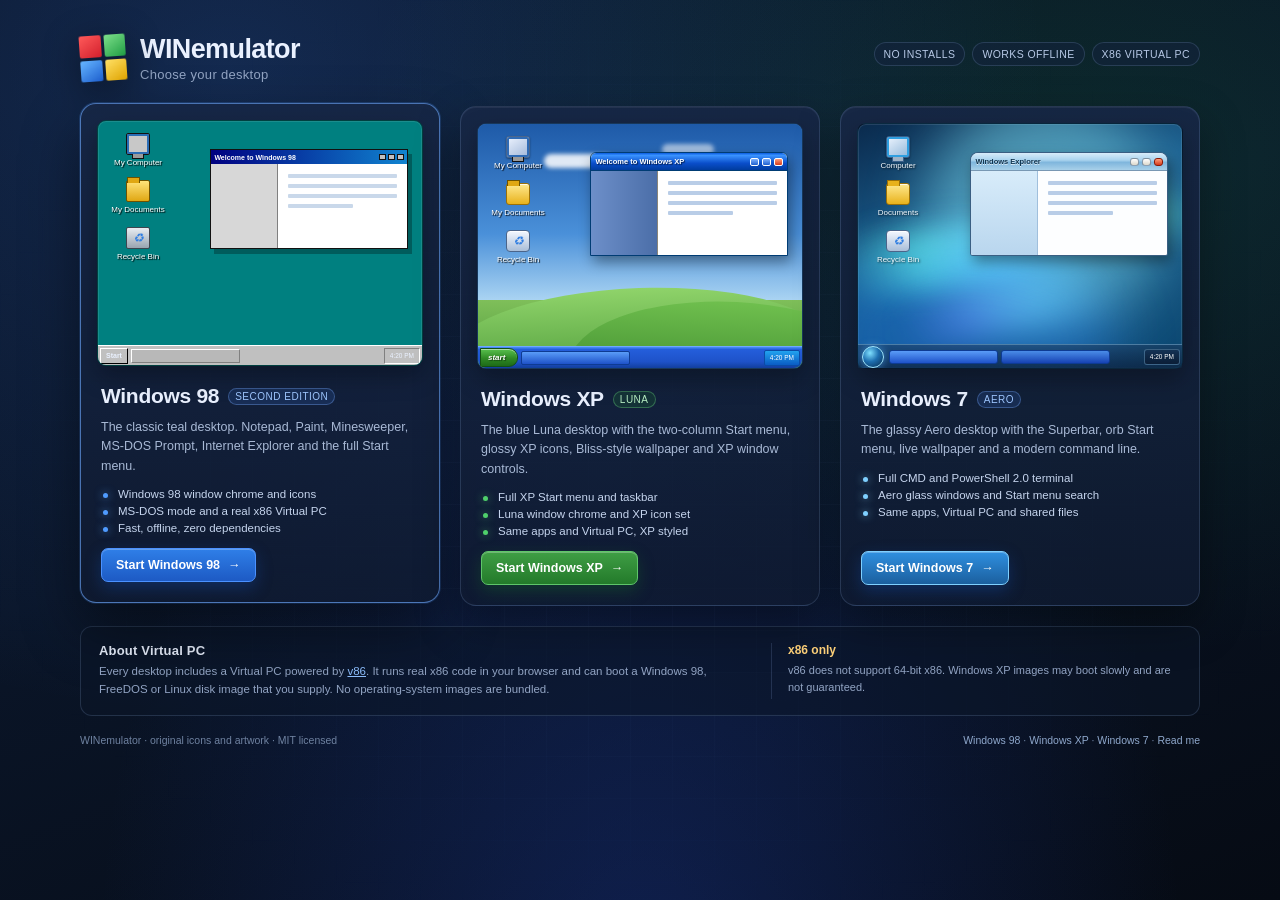
==== index.html @ ad9667aa "Add Windows 7 desktop, modern terminal, Open With" ====
<!doctype html>
<html lang="en">
<head>
  <meta charset="utf-8">
  <meta name="viewport" content="width=device-width, initial-scale=1, viewport-fit=cover">
  <meta name="theme-color" content="#0b1220">
  <title>WINemulator — Choose Windows 98, XP or 7</title>
  <meta name="description" content="Choose a Windows 98, Windows XP or Windows 7 desktop that runs entirely in your browser. No installs, no virtual machine, works offline. Virtual PC can boot your own x86 disk images.">
  <link rel="icon" href="assets/favicon.svg" type="image/svg+xml">
  <link rel="manifest" href="manifest.webmanifest">
  <meta property="og:title" content="WINemulator — Choose your desktop">
  <meta property="og:description" content="Windows 98, Windows XP and Windows 7 desktops in your browser. Fast, offline, and no installs.">
  <meta property="og:type" content="website">
  <link rel="stylesheet" href="css/selector.css">
</head>
<body>
  <div class="selector-bg" aria-hidden="true"></div>
  <main class="selector-shell">
    <header class="sel-head">
      <div class="sel-mark">
        <span class="sel-flag" aria-hidden="true">
          <i></i><i></i><i></i><i></i>
        </span>
        <div>
          <h1>WINemulator</h1>
          <p>Choose your desktop</p>
        </div>
      </div>
      <div class="sel-meta">
        <span class="sel-pill">No installs</span>
        <span class="sel-pill">Works offline</span>
        <span class="sel-pill">x86 Virtual PC</span>
      </div>
    </header>

    <section class="os-grid" aria-label="Choose an operating system">
      <a class="os-card os-98" href="desktop.html?os=98" data-os="98">
        <span class="os-badge" data-last hidden>Last used</span>
        <div class="os-preview">
          <div class="pv-desktop pv-desktop-98">
            <div class="pv-icons">
              <span class="pv-icon"><i class="pv-monitor"></i><em>My Computer</em></span>
              <span class="pv-icon"><i class="pv-folder"></i><em>My Documents</em></span>
              <span class="pv-icon"><i class="pv-bin"></i><em>Recycle Bin</em></span>
            </div>
            <div class="pv-window pv-window-98">
              <div class="pv-title"><span>Welcome to Windows 98</span><b></b><b></b><b class="x"></b></div>
              <div class="pv-body">
                <div class="pv-side"></div>
                <div class="pv-lines"><i></i><i></i><i></i><i class="short"></i></div>
              </div>
            </div>
            <div class="pv-taskbar pv-taskbar-98">
              <span class="pv-start pv-start-98">Start</span>
              <span class="pv-task"></span>
              <span class="pv-tray">4:20 PM</span>
            </div>
          </div>
        </div>
        <div class="os-info">
          <div class="os-title">
            <h2>Windows 98</h2>
            <span class="os-tag">Second Edition</span>
          </div>
          <p>The classic teal desktop. Notepad, Paint, Minesweeper, MS-DOS Prompt, Internet Explorer and the full Start menu.</p>
          <ul class="os-list">
            <li>Windows 98 window chrome and icons</li>
            <li>MS-DOS mode and a real x86 Virtual PC</li>
            <li>Fast, offline, zero dependencies</li>
          </ul>
          <span class="os-cta">Start Windows 98 <i aria-hidden="true">→</i></span>
        </div>
      </a>

      <a class="os-card os-xp" href="desktop.html?os=xp" data-os="xp">
        <span class="os-badge" data-last hidden>Last used</span>
        <div class="os-preview">
          <div class="pv-desktop pv-desktop-xp">
            <div class="pv-sky" aria-hidden="true">
              <span class="pv-cloud c1"></span><span class="pv-cloud c2"></span><span class="pv-cloud c3"></span>
              <span class="pv-hill h1"></span><span class="pv-hill h2"></span>
            </div>
            <div class="pv-icons">
              <span class="pv-icon"><i class="pv-monitor xp"></i><em>My Computer</em></span>
              <span class="pv-icon"><i class="pv-folder xp"></i><em>My Documents</em></span>
              <span class="pv-icon"><i class="pv-bin xp"></i><em>Recycle Bin</em></span>
            </div>
            <div class="pv-window pv-window-xp">
              <div class="pv-title"><span>Welcome to Windows XP</span><b></b><b></b><b class="x"></b></div>
              <div class="pv-body">
                <div class="pv-side xp"></div>
                <div class="pv-lines"><i></i><i></i><i></i><i class="short"></i></div>
              </div>
            </div>
            <div class="pv-taskbar pv-taskbar-xp">
              <span class="pv-start pv-start-xp">start</span>
              <span class="pv-task xp"></span>
              <span class="pv-tray xp">4:20 PM</span>
            </div>
          </div>
        </div>
        <div class="os-info">
          <div class="os-title">
            <h2>Windows XP</h2>
            <span class="os-tag luna">Luna</span>
          </div>
          <p>The blue Luna desktop with the two-column Start menu, glossy XP icons, Bliss-style wallpaper and XP window controls.</p>
          <ul class="os-list">
            <li>Full XP Start menu and taskbar</li>
            <li>Luna window chrome and XP icon set</li>
            <li>Same apps and Virtual PC, XP styled</li>
          </ul>
          <span class="os-cta">Start Windows XP <i aria-hidden="true">→</i></span>
        </div>
      </a>

      <a class="os-card os-7" href="desktop.html?os=7" data-os="7">
        <span class="os-badge" data-last hidden>Last used</span>
        <div class="os-preview">
          <div class="pv-desktop pv-desktop-7">
            <div class="pv-aurora" aria-hidden="true">
              <span class="pv-ribbon r1"></span><span class="pv-ribbon r2"></span><span class="pv-ribbon r3"></span>
              <span class="pv-glow g1"></span><span class="pv-glow g2"></span>
            </div>
            <div class="pv-icons">
              <span class="pv-icon"><i class="pv-monitor win7"></i><em>Computer</em></span>
              <span class="pv-icon"><i class="pv-folder win7"></i><em>Documents</em></span>
              <span class="pv-icon"><i class="pv-bin win7"></i><em>Recycle Bin</em></span>
            </div>
            <div class="pv-window pv-window-7">
              <div class="pv-title"><span>Windows Explorer</span><b></b><b></b><b class="x"></b></div>
              <div class="pv-body">
                <div class="pv-side win7"></div>
                <div class="pv-lines"><i></i><i></i><i></i><i class="short"></i></div>
              </div>
            </div>
            <div class="pv-taskbar pv-taskbar-7">
              <span class="pv-orb"></span>
              <span class="pv-task win7"></span>
              <span class="pv-task win7 alt"></span>
              <span class="pv-tray win7">4:20 PM</span>
            </div>
          </div>
        </div>
        <div class="os-info">
          <div class="os-title">
            <h2>Windows 7</h2>
            <span class="os-tag aero">Aero</span>
          </div>
          <p>The glassy Aero desktop with the Superbar, orb Start menu, live wallpaper and a modern command line.</p>
          <ul class="os-list">
            <li>Full CMD and PowerShell 2.0 terminal</li>
            <li>Aero glass windows and Start menu search</li>
            <li>Same apps, Virtual PC and shared files</li>
          </ul>
          <span class="os-cta">Start Windows 7 <i aria-hidden="true">→</i></span>
        </div>
      </a>
    </section>

    <section class="sel-note">
      <div>
        <h3>About Virtual PC</h3>
        <p>Every desktop includes a Virtual PC powered by <a href="https://github.com/copy/v86" target="_blank" rel="noopener">v86</a>. It runs real x86 code in your browser and can boot a Windows 98, FreeDOS or Linux disk image that you supply. No operating-system images are bundled.</p>
      </div>
      <div class="sel-warn">
        <b>x86 only</b>
        <span>v86 does not support 64-bit x86. Windows XP images may boot slowly and are not guaranteed.</span>
      </div>
    </section>

    <footer class="sel-foot">
      <span>WINemulator · original icons and artwork · MIT licensed</span>
      <span><a href="desktop.html?os=98">Windows 98</a> · <a href="desktop.html?os=xp">Windows XP</a> · <a href="desktop.html?os=7">Windows 7</a> · <a href="README.md">Read me</a></span>
    </footer>
  </main>

  <script src="js/selector.js"></script>
</body>
</html>
---- css/selector.css ----
/* WINemulator — OS chooser */
:root {
  color-scheme: dark;
  --ink: #eaf1ff;
  --muted: #93a5c4;
  --line: rgba(150, 180, 230, .18);
  --card: rgba(15, 26, 48, .82);
  --card-hi: rgba(23, 39, 70, .92);
  --blue: #3b82f6;
  --green: #22c55e;
}
* { box-sizing: border-box; }
html, body { min-height: 100%; }
body {
  margin: 0;
  font-family: "Segoe UI", Tahoma, Verdana, sans-serif;
  color: var(--ink);
  background: #070d18;
  -webkit-font-smoothing: antialiased;
}
.selector-bg {
  position: fixed; inset: 0; z-index: 0; pointer-events: none;
  background:
    radial-gradient(ellipse at 18% 8%, rgba(59, 130, 246, .22), transparent 55%),
    radial-gradient(ellipse at 84% 18%, rgba(34, 197, 94, .12), transparent 48%),
    radial-gradient(ellipse at 50% 110%, rgba(30, 64, 175, .35), transparent 60%),
    linear-gradient(160deg, #08101f 0%, #0a1528 45%, #060b14 100%);
}
.selector-bg::after {
  content: ""; position: absolute; inset: 0;
  background-image:
    linear-gradient(rgba(120, 160, 230, .045) 1px, transparent 1px),
    linear-gradient(90deg, rgba(120, 160, 230, .045) 1px, transparent 1px);
  background-size: 42px 42px;
  mask-image: radial-gradient(ellipse at center, #000 20%, transparent 78%);
}
.selector-shell {
  position: relative; z-index: 1;
  width: min(1120px, 94vw);
  margin: 0 auto;
  padding: 34px 0 26px;
}
.sel-head { display: flex; align-items: flex-start; justify-content: space-between; gap: 20px; margin-bottom: 24px; }
.sel-mark { display: flex; align-items: center; gap: 14px; }
.sel-flag {
  width: 46px; height: 46px; position: relative; display: grid; grid-template-columns: 1fr 1fr; gap: 3px;
  transform: rotate(-4deg); filter: drop-shadow(0 8px 18px rgba(0,0,0,.45));
}
.sel-flag i { display: block; border-radius: 2px; }
.sel-flag i:nth-child(1) { background: linear-gradient(145deg, #ff5a5a, #d21f2c); }
.sel-flag i:nth-child(2) { background: linear-gradient(145deg, #7ee08b, #1f9d43); }
.sel-flag i:nth-child(3) { background: linear-gradient(145deg, #66b6ff, #1d5fd0); }
.sel-flag i:nth-child(4) { background: linear-gradient(145deg, #ffe066, #e2a600); }
.sel-head h1 { margin: 0; font-size: 27px; letter-spacing: -.6px; font-weight: 700; }
.sel-head p { margin: 2px 0 0; color: var(--muted); font-size: 13px; letter-spacing: .3px; }
.sel-meta { display: flex; flex-wrap: wrap; gap: 7px; justify-content: flex-end; padding-top: 8px; }
.sel-pill {
  font-size: 10.5px; letter-spacing: .4px; text-transform: uppercase;
  color: #b7c9e6; border: 1px solid var(--line); background: rgba(20, 35, 62, .55);
  padding: 5px 9px; border-radius: 999px;
}
.os-grid { display: grid; grid-template-columns: repeat(3, 1fr); gap: 20px; }
.os-card {
  position: relative; display: flex; flex-direction: column;
  background: linear-gradient(180deg, var(--card-hi), var(--card));
  border: 1px solid var(--line); border-radius: 16px;
  overflow: hidden; text-decoration: none; color: inherit;
  box-shadow: 0 18px 44px rgba(0, 0, 0, .35), inset 0 1px rgba(255,255,255,.06);
  transition: transform .18s ease, border-color .18s ease, box-shadow .18s ease;
  outline: none;
}
.os-card:hover, .os-card:focus-visible {
  transform: translateY(-3px);
  border-color: rgba(110, 170, 255, .62);
  box-shadow: 0 26px 58px rgba(0, 0, 0, .45), 0 0 0 1px rgba(80, 150, 255, .22);
}
.os-card.os-xp:hover, .os-card.os-xp:focus-visible { border-color: rgba(96, 180, 120, .7); }
.os-badge {
  position: absolute; top: 12px; right: 12px; z-index: 4;
  font-size: 10px; letter-spacing: .5px; text-transform: uppercase;
  background: rgba(8, 14, 26, .72); color: #bfe0ff; border: 1px solid rgba(120, 180, 255, .4);
  padding: 3px 7px; border-radius: 999px; backdrop-filter: blur(6px);
}
.os-preview { position: relative; padding: 16px 16px 0; }
.pv-desktop {
  position: relative; height: 246px; border-radius: 9px; overflow: hidden;
  border: 1px solid rgba(0,0,0,.5); box-shadow: inset 0 0 0 1px rgba(255,255,255,.1), 0 10px 24px rgba(0,0,0,.3);
}
.pv-desktop-98 { background: #008080; }
.pv-icons { position: absolute; top: 12px; left: 12px; display: flex; flex-direction: column; gap: 13px; z-index: 2; }
.pv-icon { display: flex; flex-direction: column; align-items: center; gap: 3px; width: 56px; }
.pv-icon em { font-style: normal; font-size: 8px; color: #fff; text-shadow: 1px 1px 1px #000; text-align: center; line-height: 1.15; }
.pv-icon i { display: block; width: 24px; height: 22px; position: relative; }
.pv-monitor { background: #c8c8c8; border: 1px solid #111; border-radius: 2px; box-shadow: inset 0 0 0 2px #2a6db5; }
.pv-monitor::after { content: ""; position: absolute; left: 5px; right: 5px; bottom: -5px; height: 4px; background: #9a9a9a; border: 1px solid #111; border-top: 0; }
.pv-monitor.xp { background: linear-gradient(145deg, #eef4ff, #9fb6d8); border-color: #4b658a; box-shadow: inset 0 0 0 2px #2f6bb5, 0 1px 2px rgba(0,0,0,.4); border-radius: 3px; }
.pv-folder { background: linear-gradient(180deg, #ffe37a, #e0a713); border: 1px solid #6d5200; border-radius: 2px; }
.pv-folder::before { content: ""; position: absolute; top: -4px; left: 0; width: 11px; height: 5px; background: #e0a713; border: 1px solid #6d5200; border-bottom: 0; }
.pv-folder.xp { background: linear-gradient(180deg, #ffe98f, #e8b21c); border-color: #9a7008; border-radius: 3px; box-shadow: inset 0 1px rgba(255,255,255,.8); }
.pv-bin { background: linear-gradient(180deg, #e8edf2, #98a4b0); border: 1px solid #3d4650; border-radius: 2px; }
.pv-bin::after { content: "♻"; position: absolute; inset: 0; display: flex; align-items: center; justify-content: center; font-size: 12px; color: #2f7de1; }
.pv-bin.xp { background: linear-gradient(180deg, #f4f8ff, #a8bdd8); border-color: #4b658a; border-radius: 4px; box-shadow: inset 0 1px rgba(255,255,255,.9); }
.pv-window {
  position: absolute; right: 14px; top: 28px; width: 61%; z-index: 1;
  border: 1px solid #111; background: #c0c0c0;
  box-shadow: 4px 5px 0 rgba(0,0,0,.28);
}
.pv-window-98 .pv-title { height: 14px; background: linear-gradient(90deg, #000080, #1084d0); display: flex; align-items: center; gap: 2px; padding: 0 3px; }
.pv-window-98 .pv-title span { flex: 1; font-size: 7px; color: #fff; font-weight: 700; }
.pv-title b { width: 7px; height: 6px; background: #c0c0c0; border: 1px solid #111; display: block; }
.pv-title b.x { background: #c0c0c0; }
.pv-window-98 .pv-body { display: flex; height: 84px; background: #c0c0c0; }
.pv-side { width: 34%; background: #d7d7d7; border-right: 1px solid #808080; }
.pv-lines { flex: 1; padding: 10px; display: flex; flex-direction: column; gap: 6px; background: #fff; }
.pv-lines i { height: 4px; background: #c9d8ea; border-radius: 1px; }
.pv-lines i.short { width: 60%; }
.pv-taskbar { position: absolute; left: 0; right: 0; bottom: 0; height: 20px; display: flex; align-items: center; gap: 3px; padding: 2px; background: #c0c0c0; border-top: 1px solid #fff; z-index: 3; }
.pv-start { height: 16px; display: inline-flex; align-items: center; padding: 0 5px; font-size: 7px; font-weight: 700; border: 1px solid; border-color: #fff #000 #000 #fff; background: #c0c0c0; }
.pv-task { width: 34%; height: 14px; background: #b8b8b8; border: 1px solid; border-color: #fff #808080 #808080 #fff; }
.pv-tray { margin-left: auto; height: 16px; display: flex; align-items: center; padding: 0 5px; font-size: 6.5px; border: 1px solid; border-color: #808080 #fff #fff #808080; }

/* XP preview */
.pv-desktop-xp { background: #2f6eb5; }
.pv-sky { position: absolute; inset: 0; overflow: hidden; }
.pv-sky::before { content: ""; position: absolute; inset: 0; background: linear-gradient(180deg, #1e5aa8 0%, #4a90d9 45%, #a9d3f2 72%, #7fbf5a 72%, #4e9a3a 100%); }
.pv-cloud { position: absolute; width: 70px; height: 14px; border-radius: 999px; background: rgba(255,255,255,.85); filter: blur(2px); }
.pv-cloud.c1 { top: 30px; left: 66px; }
.pv-cloud.c2 { top: 54px; left: 118px; width: 46px; height: 10px; opacity: .75; }
.pv-cloud.c3 { top: 20px; right: 88px; width: 52px; height: 11px; opacity: .66; }
.pv-hill { position: absolute; left: -10%; right: -10%; border-radius: 50% 50% 0 0 / 60% 60% 0 0; }
.pv-hill.h1 { bottom: -32px; height: 112px; background: linear-gradient(180deg, #8fd36a, #3f8f2f); transform: rotate(-2deg); }
.pv-hill.h2 { bottom: -54px; height: 120px; left: 28%; right: -30%; background: linear-gradient(180deg, #6fbf4e, #2f7a24); transform: rotate(3deg); }
.pv-window-xp { border: 1px solid #003c74; border-radius: 6px 6px 0 0; background: #ece9d8; box-shadow: 3px 6px 14px rgba(0,0,0,.4); overflow: hidden; }
.pv-window-xp .pv-title {
  height: 18px; display: flex; align-items: center; gap: 3px; padding: 0 4px;
  background: linear-gradient(180deg, #0a5ce0, #3a93ff 14%, #0a4ecb 60%, #003c9e);
  border-radius: 5px 5px 0 0; border-bottom: 1px solid #003c74;
}
.pv-window-xp .pv-title span { flex: 1; font-size: 7.5px; color: #fff; font-weight: 700; text-shadow: 1px 1px 1px rgba(0,0,0,.6); }
.pv-window-xp .pv-title b { width: 9px; height: 8px; border-radius: 2px; background: linear-gradient(180deg, #7fb2ff, #1e5fd0); border: 1px solid #fff; }
.pv-window-xp .pv-title b.x { background: linear-gradient(180deg, #ff9d7a, #d63a1b); }
.pv-window-xp .pv-body { display: flex; height: 84px; background: #ece9d8; }
.pv-side.xp { background: linear-gradient(90deg, #6d8fc9, #4b6ea8); border-right: 1px solid #8a867a; }
.pv-window-xp .pv-lines { background: #fff; }
.pv-window-xp .pv-lines i { background: #b9cde7; }
.pv-taskbar-xp { height: 22px; background: linear-gradient(180deg, #4b91f7 0%, #245edb 12%, #1e52c9 70%, #123f9e 100%); border-top: 1px solid #6fa8ff; }
.pv-start-xp {
  height: 19px; padding: 0 12px 0 7px; font-size: 8px; font-weight: 700; font-style: italic; color: #fff;
  background: linear-gradient(180deg, #59c14e, #2f8a25 55%, #1e6b18); border: 1px solid #145014;
  border-radius: 0 9px 9px 0; box-shadow: inset 0 1px rgba(255,255,255,.5); text-shadow: 1px 1px 1px rgba(0,0,0,.5);
}
.pv-task.xp { background: linear-gradient(180deg, #5a9cf8, #1e52c9); border: 1px solid #0e3b93; border-radius: 2px; }
.pv-tray.xp { background: linear-gradient(180deg, #22a3ef, #0a5cc4); border: 1px solid #0b4ba6; border-radius: 2px; color: #fff; }

.os-info { padding: 18px 20px 20px; display: flex; flex-direction: column; gap: 10px; flex: 1; }
.os-title { display: flex; align-items: center; gap: 9px; }
.os-title h2 { margin: 0; font-size: 21px; letter-spacing: -.3px; }
.os-tag { font-size: 10px; text-transform: uppercase; letter-spacing: .5px; color: #9fc7ff; border: 1px solid rgba(120, 170, 255, .35); background: rgba(40, 80, 150, .3); padding: 2px 6px; border-radius: 999px; }
.os-tag.luna { color: #b9f0c4; border-color: rgba(110, 220, 130, .35); background: rgba(30, 110, 50, .25); }
.os-info p { margin: 0; color: #a9bad6; font-size: 12.5px; line-height: 1.55; }
.os-list { margin: 2px 0 4px; padding: 0; list-style: none; display: flex; flex-direction: column; gap: 5px; }
.os-list li { position: relative; padding-left: 17px; font-size: 11.5px; color: #c6d5ee; }
.os-list li::before { content: ""; position: absolute; left: 2px; top: 5px; width: 5px; height: 5px; border-radius: 50%; background: #4f9bff; box-shadow: 0 0 8px rgba(79,155,255,.8); }
.os-xp .os-list li::before { background: #4fd06b; box-shadow: 0 0 8px rgba(79,208,107,.7); }
.os-cta {
  margin-top: auto; align-self: flex-start; display: inline-flex; align-items: center; gap: 8px;
  font-size: 12.5px; font-weight: 700; color: #fff;
  background: linear-gradient(180deg, #2f7fe8, #1d5ac4);
  border: 1px solid #4b91ff; border-radius: 7px; padding: 9px 14px;
  box-shadow: 0 6px 16px rgba(24, 80, 180, .35), inset 0 1px rgba(255,255,255,.25);
}
.os-xp .os-cta { background: linear-gradient(180deg, #3f9e45, #237a2a); border-color: #5fc56a; box-shadow: 0 6px 16px rgba(25, 110, 40, .35), inset 0 1px rgba(255,255,255,.25); }
.os-cta i { font-style: normal; transition: transform .18s ease; }
.os-card:hover .os-cta i { transform: translateX(3px); }

.sel-note {
  margin-top: 20px; display: grid; grid-template-columns: 1.6fr 1fr; gap: 16px;
  border: 1px solid var(--line); border-radius: 12px; background: rgba(12, 22, 40, .55);
  padding: 16px 18px;
}
.sel-note h3 { margin: 0 0 5px; font-size: 13px; letter-spacing: .2px; }
.sel-note p { margin: 0; font-size: 11.5px; line-height: 1.55; color: var(--muted); }
.sel-note a { color: #8fc0ff; }
.sel-warn { border-left: 1px solid var(--line); padding-left: 16px; display: flex; flex-direction: column; gap: 5px; }
.sel-warn b { font-size: 12px; color: #ffd27a; }
.sel-warn span { font-size: 11px; color: var(--muted); line-height: 1.5; }
.sel-foot { display: flex; justify-content: space-between; gap: 12px; flex-wrap: wrap; margin-top: 18px; font-size: 10.5px; color: #6f82a0; }
.sel-foot a { color: #8fa8cc; text-decoration: none; }
.sel-foot a:hover { color: #cfe2ff; text-decoration: underline; }

/* Windows 7 preview */
.pv-desktop-7 {
  background: linear-gradient(160deg, #0a2a4d 0%, #1b5f8f 40%, #0c4770 100%);
  overflow: hidden;
}
.pv-aurora { position: absolute; inset: 0; overflow: hidden; }
.pv-ribbon {
  position: absolute; height: 62px; border-radius: 999px; filter: blur(14px); opacity: .78;
}
.pv-ribbon.r1 { left: -6%; top: 42%; width: 78%; background: linear-gradient(90deg, transparent, #5ff3e1, #48c8ff, transparent); transform: rotate(-6deg); }
.pv-ribbon.r2 { right: -10%; top: 24%; width: 72%; height: 34px; background: linear-gradient(90deg, transparent, #a9f5ff, #63f0d1, transparent); transform: rotate(12deg); opacity: .6; }
.pv-ribbon.r3 { left: 12%; top: 66%; width: 66%; height: 46px; background: linear-gradient(90deg, transparent, #7d8dff, #7ff1ff, transparent); transform: rotate(-14deg); opacity: .5; }
.pv-glow { position: absolute; border-radius: 50%; filter: blur(28px); }
.pv-glow.g1 { width: 240px; height: 240px; right: 18px; top: -30px; background: rgba(143, 242, 255, .45); }
.pv-glow.g2 { width: 300px; height: 180px; left: -40px; bottom: -60px; background: rgba(31, 125, 255, .3); }
.pv-desktop-7 .pv-icons .pv-icon em { color: #f4faff; text-shadow: 1px 1px 2px rgba(0,0,0,.7); }
.pv-monitor.win7 { background: linear-gradient(145deg, #eef5ff, #8fb6d8); border: 1px solid #3a5f8a; border-radius: 3px; box-shadow: inset 0 0 0 2px #2f9fe0, 0 1px 2px rgba(0,0,0,.4); }
.pv-monitor.win7::after { background: #9fb3c6; border-color: #3a5f8a; }
.pv-folder.win7 { background: linear-gradient(180deg, #ffe98f, #e8b21c); border-color: #9a7008; border-radius: 3px; box-shadow: inset 0 1px rgba(255,255,255,.8); }
.pv-folder.win7::before { background: #e8b21c; border-color: #9a7008; }
.pv-bin.win7 { background: linear-gradient(180deg, #f4f8ff, #a8bdd8); border-color: #4b658a; border-radius: 4px; box-shadow: inset 0 1px rgba(255,255,255,.9); }
.pv-window-7 { border: 1px solid rgba(30,70,110,.85); border-radius: 8px 8px 3px 3px; background: rgba(240,245,252,.9); box-shadow: 3px 6px 14px rgba(0,0,0,.4); overflow: hidden; }
.pv-window-7 .pv-title {
  height: 18px; display: flex; align-items: center; gap: 3px; padding: 0 4px;
  background: linear-gradient(180deg, #d8ecfa 0%, #a9d3ee 42%, #7fb6dd 55%, #a8d0e9 100%);
  border-bottom: 1px solid rgba(30,70,110,.5); color: #10344f; text-shadow: 0 1px 0 rgba(255,255,255,.7);
}
.pv-window-7 .pv-title span { flex: 1; font-size: 7.5px; font-weight: 700; }
.pv-window-7 .pv-title b { width: 9px; height: 8px; border-radius: 3px; background: linear-gradient(180deg, #fff, #dcd8cb); border: 1px solid rgba(30,70,110,.5); }
.pv-window-7 .pv-title b.x { background: linear-gradient(180deg, #ff9d7a, #d63a1b); border-color: #8a1a08; }
.pv-window-7 .pv-body { display: flex; height: 84px; background: rgba(240,245,252,.9); }
.pv-window-7 .pv-side.win7 { background: linear-gradient(180deg, #d8ecfa, #b9d6ee); border-right: 1px solid #a0bfdc; }
.pv-window-7 .pv-lines { background: rgba(255,255,255,.9); }
.pv-window-7 .pv-lines i { background: #b9cde7; }
.pv-taskbar-7 { height: 24px; background: linear-gradient(180deg, rgba(30,60,95,.55) 0%, rgba(12,32,60,.75) 100%); border-top: 1px solid rgba(130,190,230,.55); backdrop-filter: blur(2px); }
.pv-orb { width: 22px; height: 22px; border-radius: 50%; background: radial-gradient(circle at 35% 30%, #7fe0ff, #1e6fb0 45%, #062a4d 100%); border: 1px solid #9fe6ff; box-shadow: 0 0 8px rgba(70,150,220,.8); margin: 0 2px; }
.pv-task.win7 { background: linear-gradient(180deg, #5a9cf8, #1e52c9); border: 1px solid #0e3b93; border-radius: 3px; }
.pv-task.win7.alt { background: linear-gradient(180deg, #4a8ce8, #1642b3); }
.pv-tray.win7 { background: linear-gradient(180deg, rgba(20,40,70,.5), rgba(10,24,46,.7)); border: 1px solid rgba(130,190,230,.4); border-radius: 3px; color: #fff; }
.os-7 .os-cta { background: linear-gradient(180deg, #2f8fe0, #1b5f9e); border-color: #7fd0ff; box-shadow: 0 6px 16px rgba(20, 80, 180, .35), inset 0 1px rgba(255,255,255,.25); }
.os-7:hover .os-cta i { transform: translateX(3px); }
.os-7 .os-list li::before { background: #7fd0ff; box-shadow: 0 0 8px rgba(127,208,255,.8); }
.os-card.os-7:hover, .os-card.os-7:focus-visible { border-color: rgba(127, 208, 255, .7); }
@media (max-width: 840px) {
  .selector-shell { width: min(680px, 94vw); }
  .os-grid { grid-template-columns: 1fr; }
  .os-preview { padding: 12px 12px 0; }
  .pv-desktop { height: 220px; }
  .sel-head { flex-direction: column; }
  .sel-meta { justify-content: flex-start; padding-top: 0; }
  .sel-note { grid-template-columns: 1fr; }
  .sel-warn { border-left: 0; border-top: 1px solid var(--line); padding-left: 0; padding-top: 12px; }
}
@media (max-width: 440px) {
  .selector-shell { padding-top: 22px; }
  .sel-head h1 { font-size: 23px; }
  .pv-desktop { height: 190px; }
  .pv-window { width: 64%; }
  .os-info { padding: 15px 15px 17px; }
  .os-title h2 { font-size: 18px; }
}
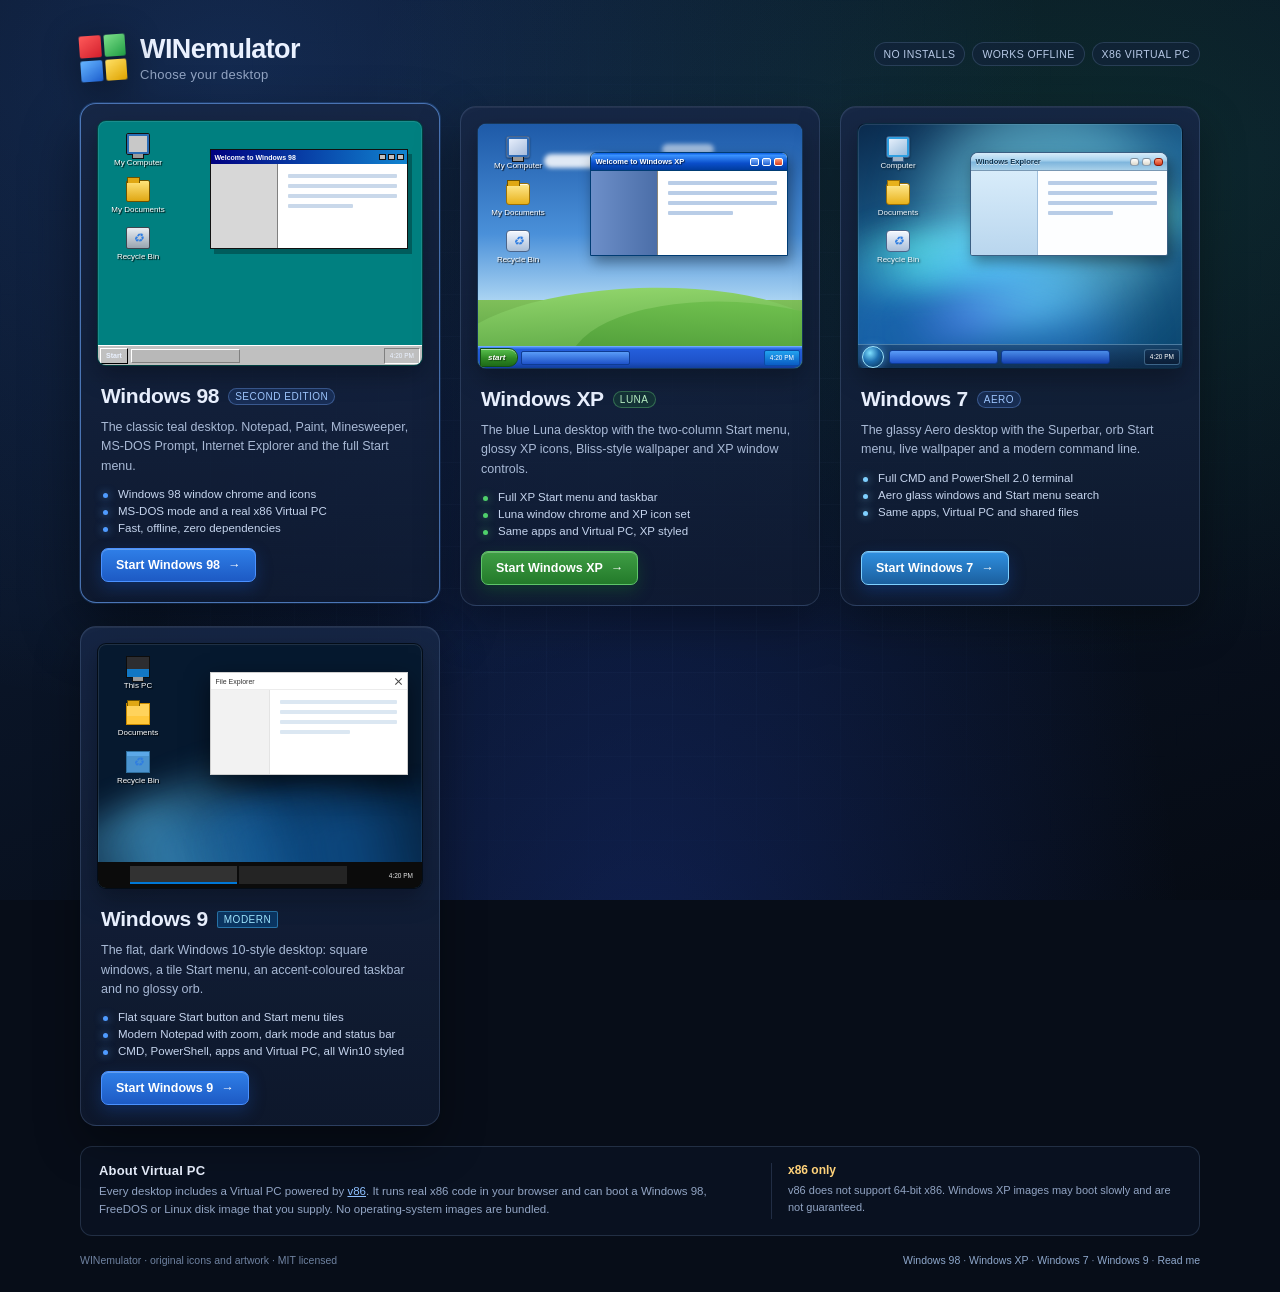
==== commit fe38a40b: "Add Windows 9 flat desktop, modern Notepad, CMD icons for scripts Windows 9 uses a Win10-style dark " ====
--- a/index.html
+++ b/index.html
@@ -4,12 +4,12 @@
   <meta charset="utf-8">
   <meta name="viewport" content="width=device-width, initial-scale=1, viewport-fit=cover">
   <meta name="theme-color" content="#0b1220">
-  <title>WINemulator — Choose Windows 98, XP or 7</title>
-  <meta name="description" content="Choose a Windows 98, Windows XP or Windows 7 desktop that runs entirely in your browser. No installs, no virtual machine, works offline. Virtual PC can boot your own x86 disk images.">
+  <title>WINemulator — Choose Windows 98, XP, 7 or 9</title>
+  <meta name="description" content="Choose a Windows 98, Windows XP, Windows 7 or Windows 9 desktop that runs entirely in your browser. No installs, no virtual machine, works offline. Virtual PC can boot your own x86 disk images.">
   <link rel="icon" href="assets/favicon.svg" type="image/svg+xml">
   <link rel="manifest" href="manifest.webmanifest">
   <meta property="og:title" content="WINemulator — Choose your desktop">
-  <meta property="og:description" content="Windows 98, Windows XP and Windows 7 desktops in your browser. Fast, offline, and no installs.">
+  <meta property="og:description" content="Windows 98, Windows XP, Windows 7 and Windows 9 desktops in your browser. Fast, offline, and no installs.">
   <meta property="og:type" content="website">
   <link rel="stylesheet" href="css/selector.css">
 </head>
@@ -156,6 +156,48 @@
           <span class="os-cta">Start Windows 7 <i aria-hidden="true">→</i></span>
         </div>
       </a>
+
+      <a class="os-card os-9" href="desktop.html?os=9" data-os="9">
+        <span class="os-badge" data-last hidden>Last used</span>
+        <div class="os-preview">
+          <div class="pv-desktop pv-desktop-9">
+            <div class="pv-hero" aria-hidden="true">
+              <span class="pv-bloom b1"></span><span class="pv-bloom b2"></span><span class="pv-bloom b3"></span>
+            </div>
+            <div class="pv-icons">
+              <span class="pv-icon"><i class="pv-monitor win9"></i><em>This PC</em></span>
+              <span class="pv-icon"><i class="pv-folder win9"></i><em>Documents</em></span>
+              <span class="pv-icon"><i class="pv-bin win9"></i><em>Recycle Bin</em></span>
+            </div>
+            <div class="pv-window pv-window-9">
+              <div class="pv-title"><span>File Explorer</span><b></b><b></b><b class="x"></b></div>
+              <div class="pv-body">
+                <div class="pv-side win9"></div>
+                <div class="pv-lines"><i></i><i></i><i></i><i class="short"></i></div>
+              </div>
+            </div>
+            <div class="pv-taskbar pv-taskbar-9">
+              <span class="pv-start pv-start-9" aria-hidden="true"><i></i><i></i><i></i><i></i></span>
+              <span class="pv-task win9"></span>
+              <span class="pv-task win9 alt"></span>
+              <span class="pv-tray win9">4:20 PM</span>
+            </div>
+          </div>
+        </div>
+        <div class="os-info">
+          <div class="os-title">
+            <h2>Windows 9</h2>
+            <span class="os-tag win10">Modern</span>
+          </div>
+          <p>The flat, dark Windows 10-style desktop: square windows, a tile Start menu, an accent-coloured taskbar and no glossy orb.</p>
+          <ul class="os-list">
+            <li>Flat square Start button and Start menu tiles</li>
+            <li>Modern Notepad with zoom, dark mode and status bar</li>
+            <li>CMD, PowerShell, apps and Virtual PC, all Win10 styled</li>
+          </ul>
+          <span class="os-cta">Start Windows 9 <i aria-hidden="true">→</i></span>
+        </div>
+      </a>
     </section>
 
     <section class="sel-note">
@@ -171,7 +213,7 @@
 
     <footer class="sel-foot">
       <span>WINemulator · original icons and artwork · MIT licensed</span>
-      <span><a href="desktop.html?os=98">Windows 98</a> · <a href="desktop.html?os=xp">Windows XP</a> · <a href="desktop.html?os=7">Windows 7</a> · <a href="README.md">Read me</a></span>
+      <span><a href="desktop.html?os=98">Windows 98</a> · <a href="desktop.html?os=xp">Windows XP</a> · <a href="desktop.html?os=7">Windows 7</a> · <a href="desktop.html?os=9">Windows 9</a> · <a href="README.md">Read me</a></span>
     </footer>
   </main>
 
--- a/css/selector.css
+++ b/css/selector.css
@@ -249,3 +249,88 @@
   .os-info { padding: 15px 15px 17px; }
   .os-title h2 { font-size: 18px; }
 }
+
+/* ============================================================ Windows 9 card */
+.os-tag.win10 {
+  color: #9fe6ff;
+  border-color: rgba(76, 194, 255, .45);
+  background: rgba(0, 120, 215, .28);
+  border-radius: 2px;
+}
+.pv-desktop-9 { background: #06192f; overflow: hidden; }
+.pv-hero { position: absolute; inset: 0; overflow: hidden; }
+.pv-bloom {
+  position: absolute; display: block;
+  filter: blur(16px); opacity: .7;
+  transform: rotate(-24deg);
+}
+.pv-bloom.b1 {
+  left: -18%; bottom: -22%; width: 78%; height: 60%;
+  background: linear-gradient(90deg, transparent, rgba(96, 205, 255, .75), transparent);
+}
+.pv-bloom.b2 {
+  left: 4%; bottom: -34%; width: 96%; height: 72%;
+  background: linear-gradient(90deg, transparent, rgba(31, 140, 232, .6), transparent);
+  transform: rotate(-16deg);
+}
+.pv-bloom.b3 {
+  left: 34%; bottom: -40%; width: 90%; height: 74%;
+  background: linear-gradient(90deg, transparent, rgba(14, 90, 160, .8), transparent);
+  transform: rotate(-8deg);
+}
+.pv-window-9 {
+  background: #fff;
+  border-color: #cfcfcf;
+  border-radius: 0;
+  box-shadow: 0 8px 22px rgba(0, 0, 0, .5);
+}
+.pv-window-9 .pv-title {
+  height: 17px; background: #fff; border-bottom: 1px solid #ececec;
+  display: flex; align-items: center; gap: 3px; padding: 0 4px;
+}
+.pv-window-9 .pv-title span { flex: 1; font-size: 7px; color: #333; font-weight: 400; }
+.pv-window-9 .pv-title b { width: 9px; height: 7px; background: transparent; border: 0; }
+.pv-window-9 .pv-title b.x { background: transparent; position: relative; }
+.pv-window-9 .pv-title b.x::before,
+.pv-window-9 .pv-title b.x::after {
+  content: ""; position: absolute; left: 0; top: 3px; width: 9px; height: 1px;
+  background: #444; transform: rotate(45deg);
+}
+.pv-window-9 .pv-title b.x::after { transform: rotate(-45deg); }
+.pv-window-9 .pv-body { display: flex; height: 84px; background: #fff; }
+.pv-side.win9 { width: 30%; background: #f2f2f2; border-right: 1px solid #e4e4e4; }
+.pv-window-9 .pv-lines { background: #fff; }
+.pv-window-9 .pv-lines i { background: #dbe7f2; }
+.pv-taskbar-9 {
+  height: 26px; background: #0b0b0b; border-top: 0;
+  padding: 0 4px; gap: 2px;
+}
+.pv-start-9 {
+  width: 22px; height: 18px;
+  display: grid; grid-template-columns: 1fr 1fr; gap: 2px;
+  padding: 3px; margin-right: 4px;
+  background: transparent; border: 0;
+}
+.pv-start-9 i { background: #fff; display: block; }
+.pv-task.win9 {
+  background: rgba(255, 255, 255, .16);
+  border: 0; border-bottom: 2px solid #0078d7;
+  height: 18px;
+}
+.pv-task.win9.alt { background: rgba(255, 255, 255, .1); border-bottom-color: transparent; }
+.pv-tray.win9 { color: #e6e6e6; border: 0; background: transparent; }
+.pv-icon i.pv-monitor.win9 {
+  background: linear-gradient(180deg, #2d2d30 0 62%, #1277c4 62% 100%);
+  border: 1px solid #0d0d0d; border-radius: 0;
+  box-shadow: none;
+}
+.pv-icon i.pv-folder.win9 {
+  background: linear-gradient(180deg, #ffd35c 0 62%, #ffc83d 62% 100%);
+  border: 1px solid #c98a00; border-radius: 0;
+  box-shadow: none;
+}
+.pv-icon i.pv-bin.win9 {
+  background: linear-gradient(180deg, #5ba8e8 0 18%, #4a93cf 18% 100%);
+  border: 1px solid #2f6f9e; border-radius: 0;
+  box-shadow: none;
+}
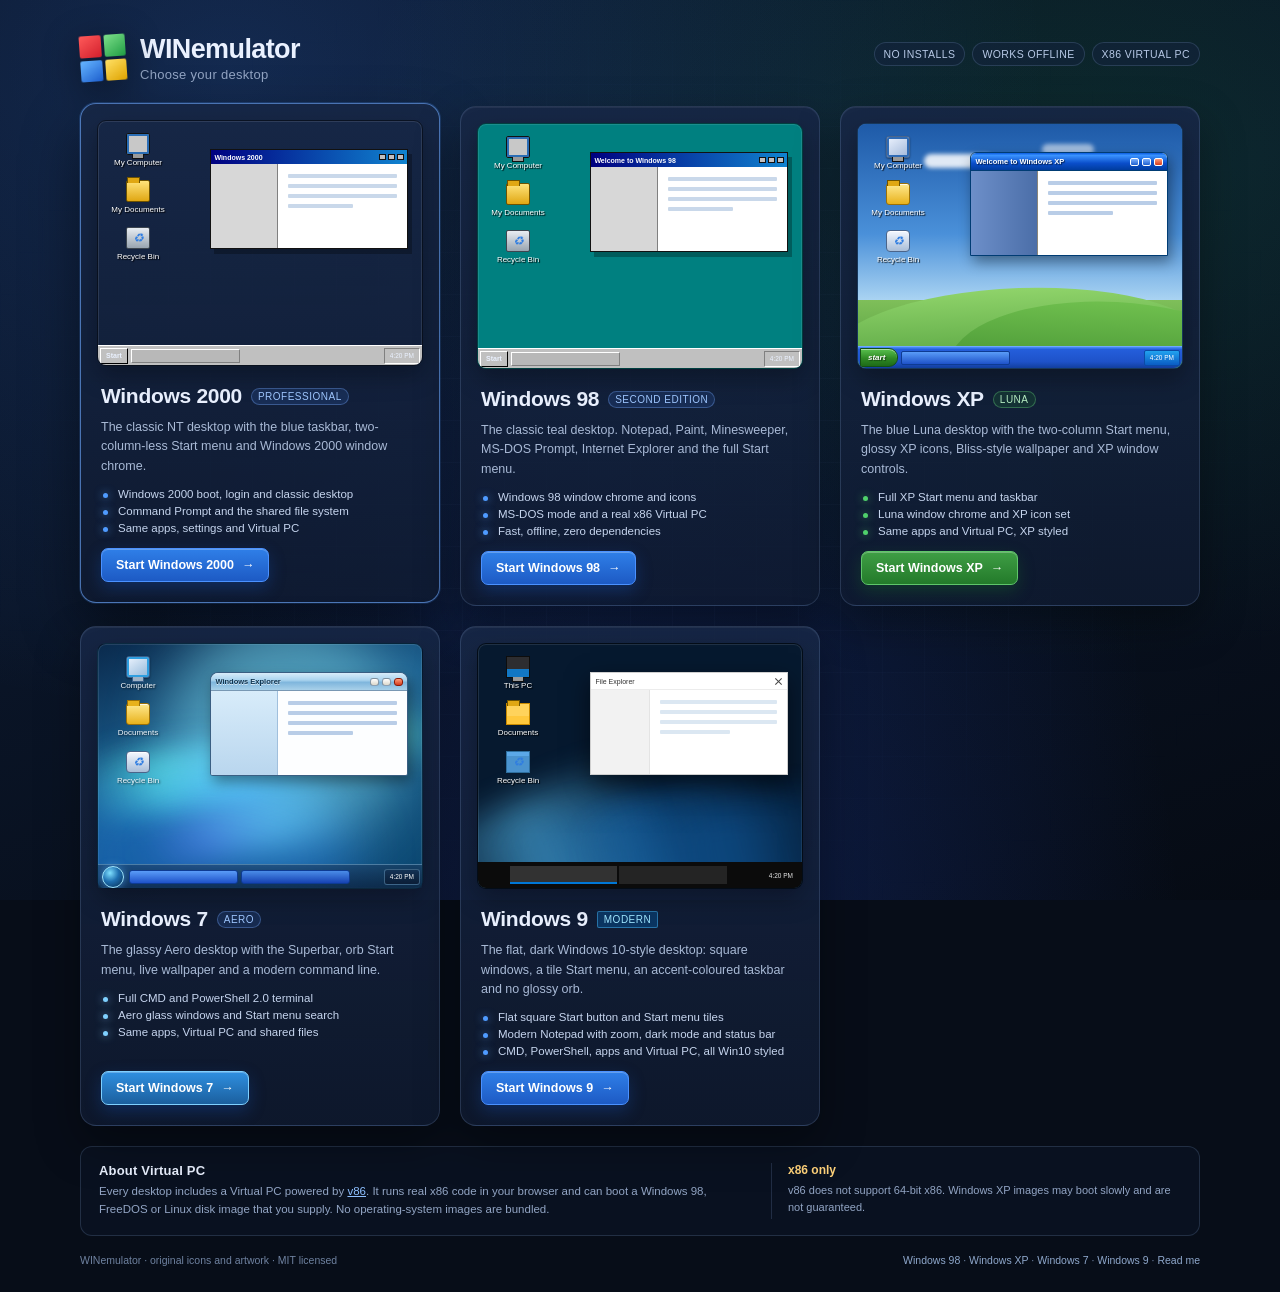
==== commit 4ec3997c: "Add Windows 2000 Professional as a selectable OS" ====
--- a/index.html
+++ b/index.html
@@ -34,6 +34,44 @@
     </header>
 
     <section class="os-grid" aria-label="Choose an operating system">
+      <a class="os-card os-2k" href="desktop.html?os=2k" data-os="2k">
+        <span class="os-badge" data-last hidden>Last used</span>
+        <div class="os-preview">
+          <div class="pv-desktop pv-desktop-2k">
+            <div class="pv-icons">
+              <span class="pv-icon"><i class="pv-monitor"></i><em>My Computer</em></span>
+              <span class="pv-icon"><i class="pv-folder"></i><em>My Documents</em></span>
+              <span class="pv-icon"><i class="pv-bin"></i><em>Recycle Bin</em></span>
+            </div>
+            <div class="pv-window pv-window-98">
+              <div class="pv-title"><span>Windows 2000</span><b></b><b></b><b class="x"></b></div>
+              <div class="pv-body">
+                <div class="pv-side"></div>
+                <div class="pv-lines"><i></i><i></i><i></i><i class="short"></i></div>
+              </div>
+            </div>
+            <div class="pv-taskbar pv-taskbar-98">
+              <span class="pv-start pv-start-98">Start</span>
+              <span class="pv-task"></span>
+              <span class="pv-tray">4:20 PM</span>
+            </div>
+          </div>
+        </div>
+        <div class="os-info">
+          <div class="os-title">
+            <h2>Windows 2000</h2>
+            <span class="os-tag">Professional</span>
+          </div>
+          <p>The classic NT desktop with the blue taskbar, two-column-less Start menu and Windows 2000 window chrome.</p>
+          <ul class="os-list">
+            <li>Windows 2000 boot, login and classic desktop</li>
+            <li>Command Prompt and the shared file system</li>
+            <li>Same apps, settings and Virtual PC</li>
+          </ul>
+          <span class="os-cta">Start Windows 2000 <i aria-hidden="true">&#8594;</i></span>
+        </div>
+      </a>
+
       <a class="os-card os-98" href="desktop.html?os=98" data-os="98">
         <span class="os-badge" data-last hidden>Last used</span>
         <div class="os-preview">
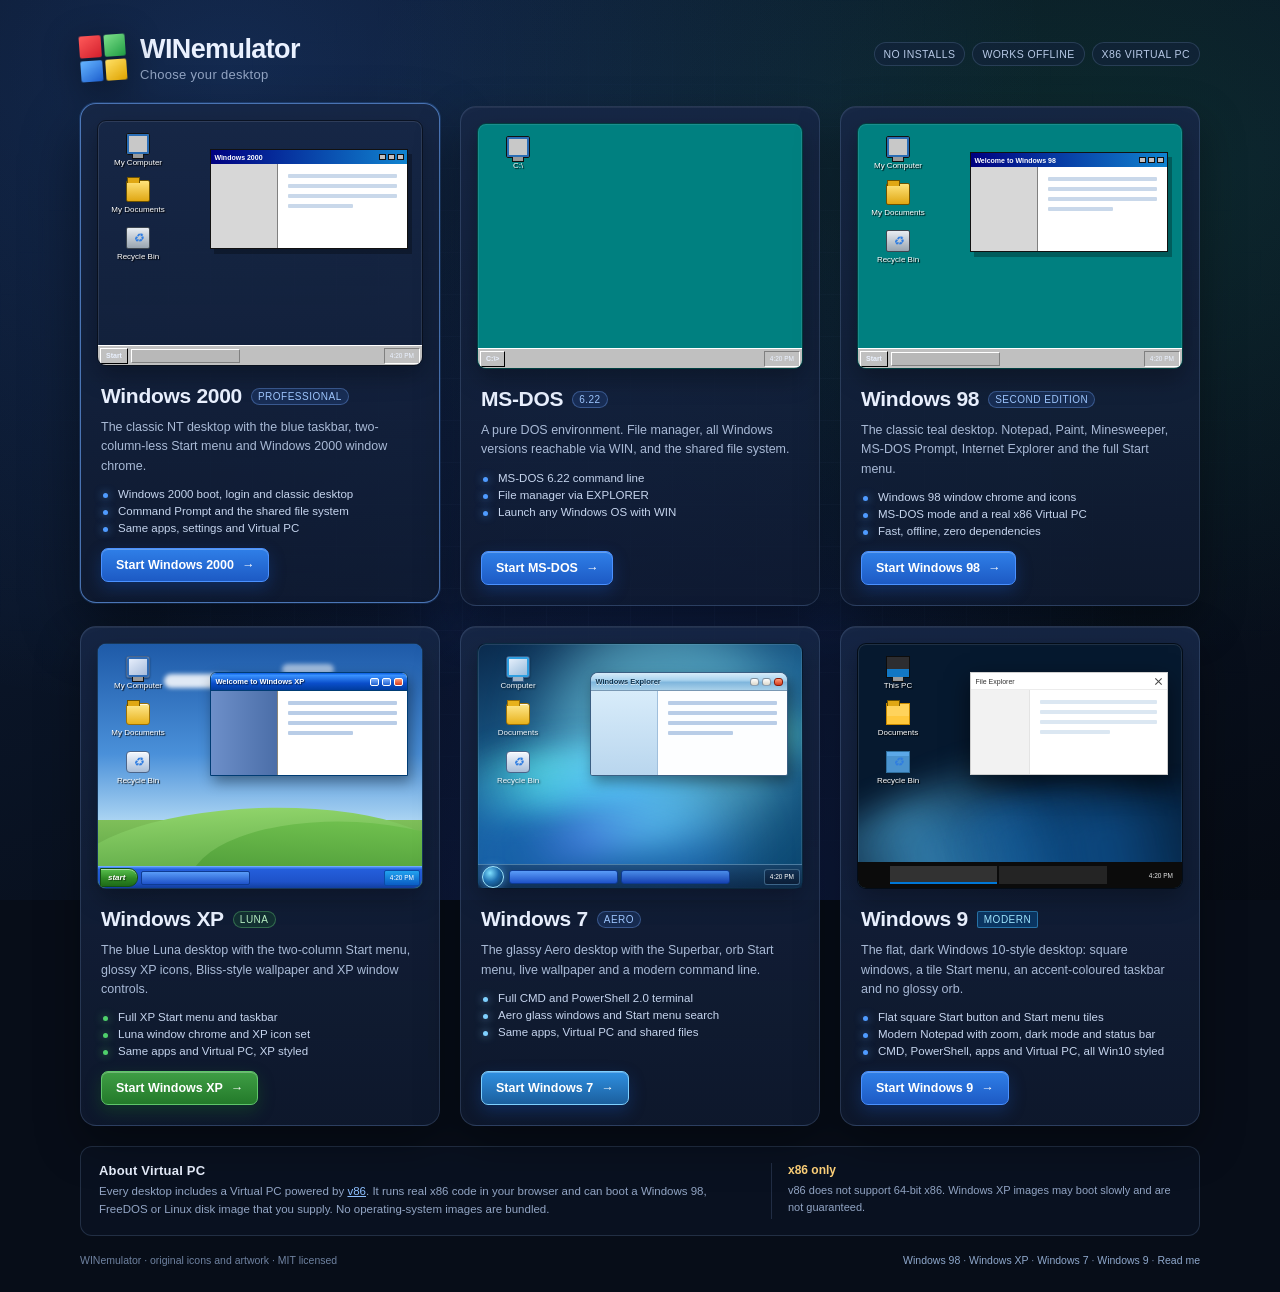
==== commit e122bcb8: "Add DOS-only OS mode with file manager and WIN launcher" ====
--- a/index.html
+++ b/index.html
@@ -6,7 +6,8 @@
   <meta name="theme-color" content="#0b1220">
   <title>WINemulator — Choose Windows 98, XP, 7 or 9</title>
   <meta name="description" content="Choose a Windows 98, Windows XP, Windows 7 or Windows 9 desktop that runs entirely in your browser. No installs, no virtual machine, works offline. Virtual PC can boot your own x86 disk images.">
-  <link rel="icon" href="assets/favicon.svg" type="image/svg+xml">
+  <link rel="icon" href="assets/favicon.ico" type="image/x-icon">
+  <link rel="icon" href="assets/favicon.png" type="image/png">
   <link rel="manifest" href="manifest.webmanifest">
   <meta property="og:title" content="WINemulator — Choose your desktop">
   <meta property="og:description" content="Windows 98, Windows XP, Windows 7 and Windows 9 desktops in your browser. Fast, offline, and no installs.">
@@ -72,6 +73,34 @@
         </div>
       </a>
 
+      <a class="os-card os-dos" href="desktop.html?os=dos" data-os="dos">
+        <span class="os-badge" data-last hidden>Last used</span>
+        <div class="os-preview">
+          <div class="pv-desktop pv-desktop-98">
+            <div class="pv-icons">
+              <span class="pv-icon"><i class="pv-monitor"></i><em>C:\</em></span>
+            </div>
+            <div class="pv-taskbar pv-taskbar-98">
+              <span class="pv-start pv-start-98">C:\&gt;</span>
+              <span class="pv-tray">4:20 PM</span>
+            </div>
+          </div>
+        </div>
+        <div class="os-info">
+          <div class="os-title">
+            <h2>MS-DOS</h2>
+            <span class="os-tag">6.22</span>
+          </div>
+          <p>A pure DOS environment. File manager, all Windows versions reachable via WIN, and the shared file system.</p>
+          <ul class="os-list">
+            <li>MS-DOS 6.22 command line</li>
+            <li>File manager via EXPLORER</li>
+            <li>Launch any Windows OS with WIN</li>
+          </ul>
+          <span class="os-cta">Start MS-DOS <i aria-hidden="true">&#8594;</i></span>
+        </div>
+      </a>
+
       <a class="os-card os-98" href="desktop.html?os=98" data-os="98">
         <span class="os-badge" data-last hidden>Last used</span>
         <div class="os-preview">
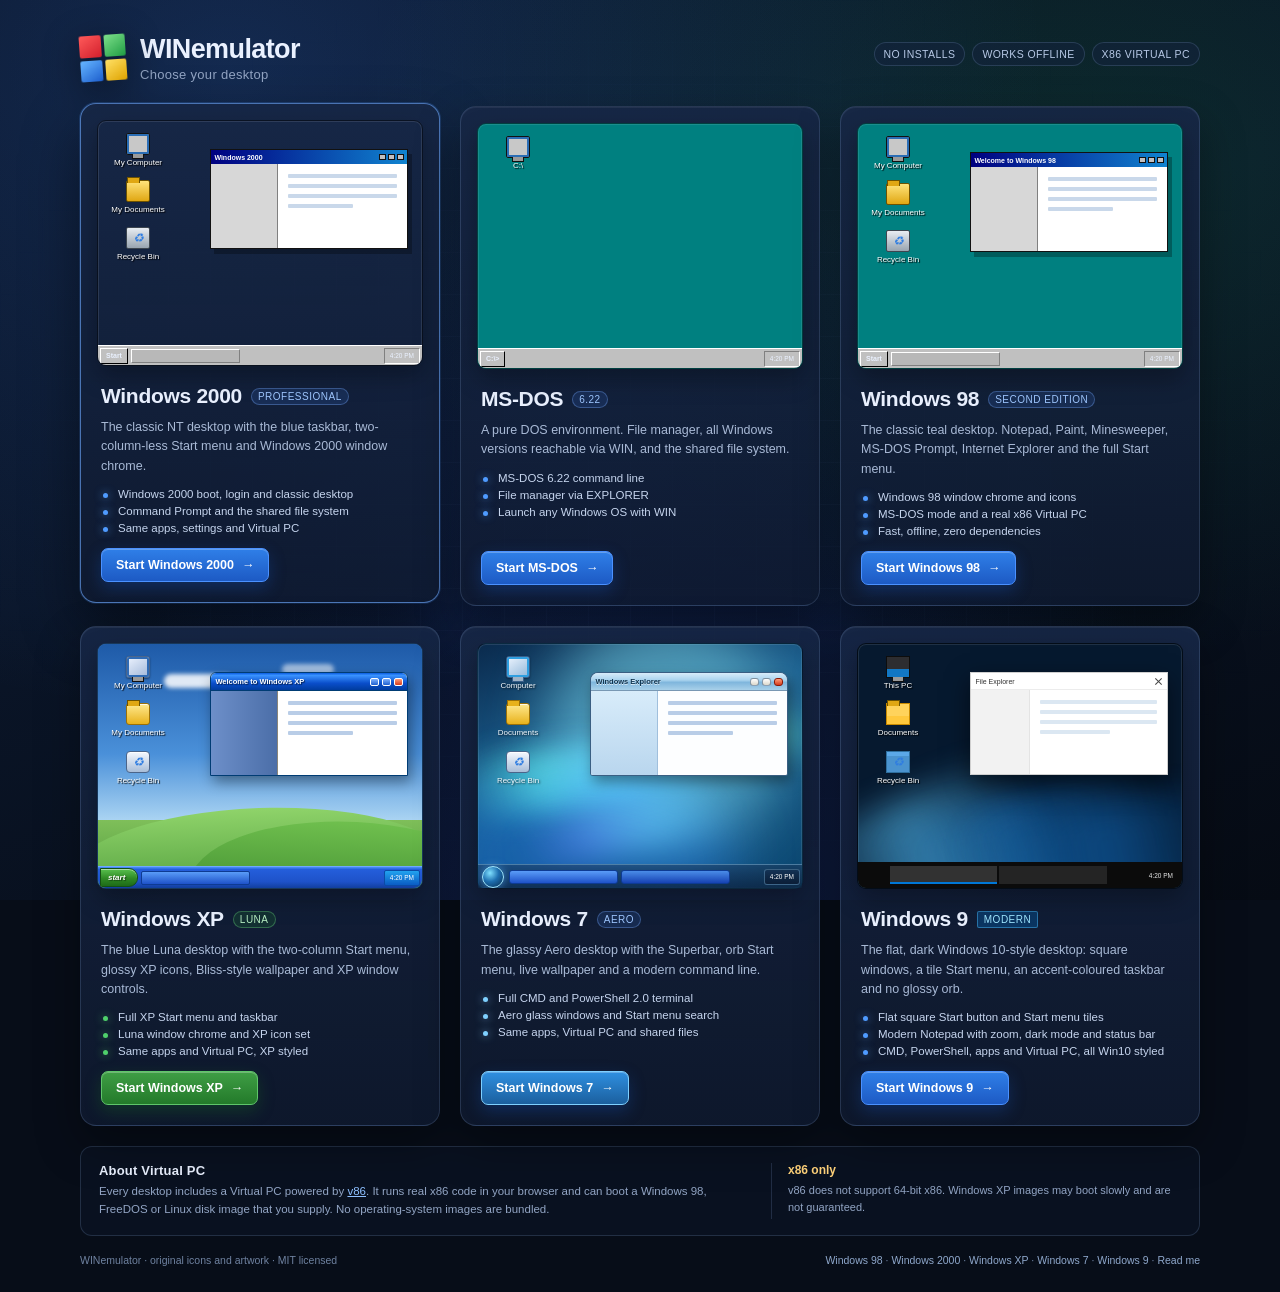
==== commit 6140c8e7: "Brand every desktop accurately across all Windows versions - Add Win.osShort / Win.osEdition helpers" ====
--- a/index.html
+++ b/index.html
@@ -4,13 +4,13 @@
   <meta charset="utf-8">
   <meta name="viewport" content="width=device-width, initial-scale=1, viewport-fit=cover">
   <meta name="theme-color" content="#0b1220">
-  <title>WINemulator — Choose Windows 98, XP, 7 or 9</title>
-  <meta name="description" content="Choose a Windows 98, Windows XP, Windows 7 or Windows 9 desktop that runs entirely in your browser. No installs, no virtual machine, works offline. Virtual PC can boot your own x86 disk images.">
+  <title>WINemulator — Choose Windows 98, 2000, XP, 7 or 9</title>
+  <meta name="description" content="Choose a Windows 98, Windows 2000, Windows XP, Windows 7 or Windows 9 desktop that runs entirely in your browser. No installs, no virtual machine, works offline. Virtual PC can boot your own x86 disk images.">
   <link rel="icon" href="assets/favicon.ico" type="image/x-icon">
   <link rel="icon" href="assets/favicon.png" type="image/png">
   <link rel="manifest" href="manifest.webmanifest">
   <meta property="og:title" content="WINemulator — Choose your desktop">
-  <meta property="og:description" content="Windows 98, Windows XP, Windows 7 and Windows 9 desktops in your browser. Fast, offline, and no installs.">
+  <meta property="og:description" content="Windows 98, Windows 2000, Windows XP, Windows 7 and Windows 9 desktops in your browser. Fast, offline, and no installs.">
   <meta property="og:type" content="website">
   <link rel="stylesheet" href="css/selector.css">
 </head>
@@ -280,7 +280,7 @@
 
     <footer class="sel-foot">
       <span>WINemulator · original icons and artwork · MIT licensed</span>
-      <span><a href="desktop.html?os=98">Windows 98</a> · <a href="desktop.html?os=xp">Windows XP</a> · <a href="desktop.html?os=7">Windows 7</a> · <a href="desktop.html?os=9">Windows 9</a> · <a href="README.md">Read me</a></span>
+      <span><a href="desktop.html?os=98">Windows 98</a> · <a href="desktop.html?os=2k">Windows 2000</a> · <a href="desktop.html?os=xp">Windows XP</a> · <a href="desktop.html?os=7">Windows 7</a> · <a href="desktop.html?os=9">Windows 9</a> · <a href="README.md">Read me</a></span>
     </footer>
   </main>
 
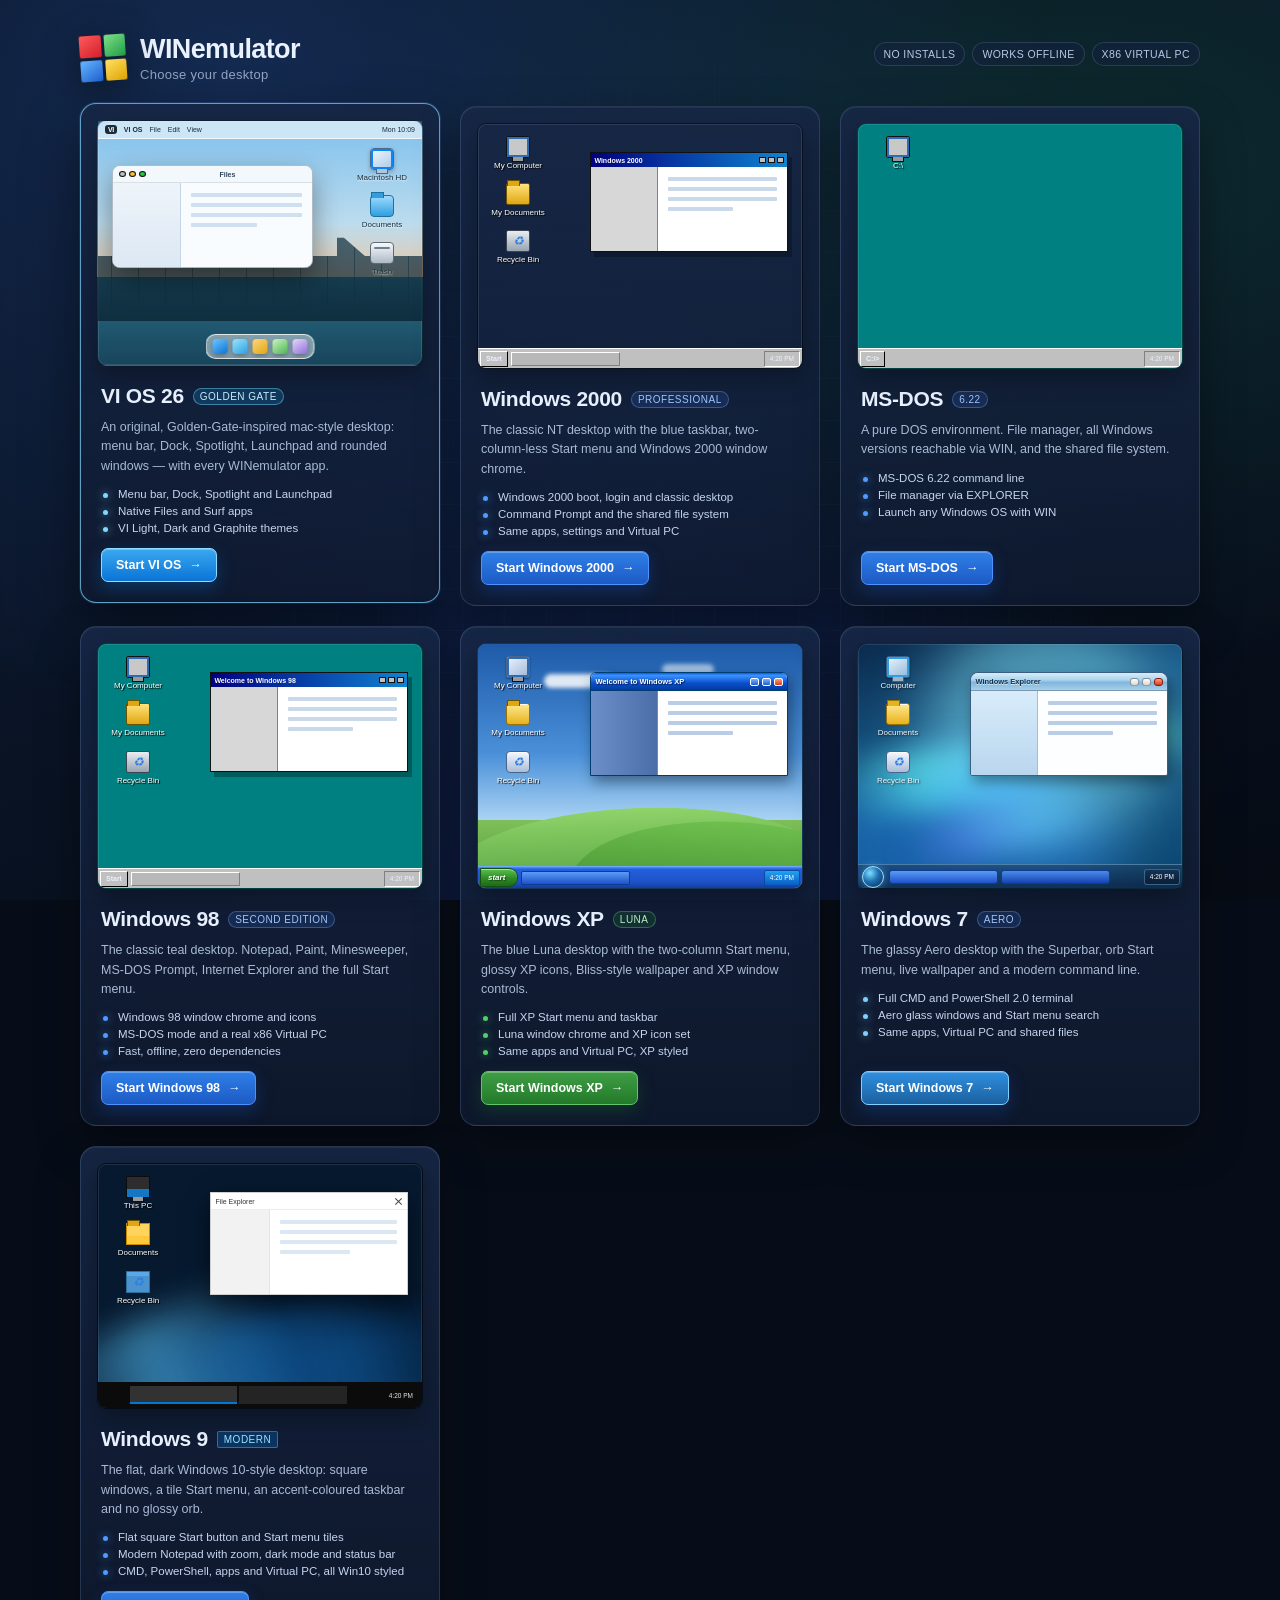
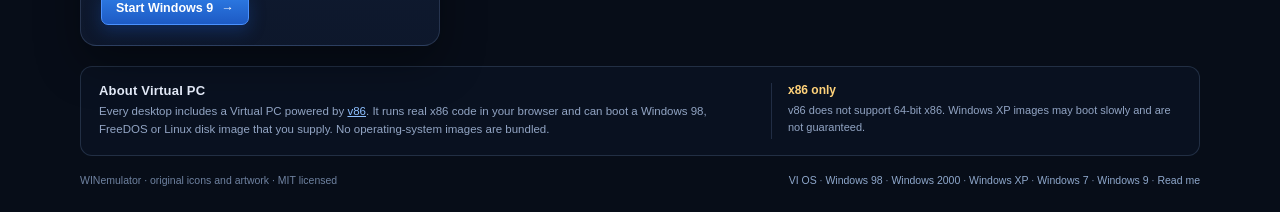
==== commit e329cda1: "Add VI OS Golden Gate desktop alongside Windows shells" ====
--- a/index.html
+++ b/index.html
@@ -4,13 +4,13 @@
   <meta charset="utf-8">
   <meta name="viewport" content="width=device-width, initial-scale=1, viewport-fit=cover">
   <meta name="theme-color" content="#0b1220">
-  <title>WINemulator — Choose Windows 98, 2000, XP, 7 or 9</title>
-  <meta name="description" content="Choose a Windows 98, Windows 2000, Windows XP, Windows 7 or Windows 9 desktop that runs entirely in your browser. No installs, no virtual machine, works offline. Virtual PC can boot your own x86 disk images.">
+  <title>WINemulator — Choose VI OS Golden Gate, Windows 98, 2000, XP, 7 or 9</title>
+  <meta name="description" content="Choose VI OS Golden Gate, an original mac-style desktop, or a Windows 98, Windows 2000, Windows XP, Windows 7 or Windows 9 desktop that runs entirely in your browser. No installs, no virtual machine, works offline.">
   <link rel="icon" href="assets/favicon.ico" type="image/x-icon">
   <link rel="icon" href="assets/favicon.png" type="image/png">
   <link rel="manifest" href="manifest.webmanifest">
   <meta property="og:title" content="WINemulator — Choose your desktop">
-  <meta property="og:description" content="Windows 98, Windows 2000, Windows XP, Windows 7 and Windows 9 desktops in your browser. Fast, offline, and no installs.">
+  <meta property="og:description" content="VI OS Golden Gate and Windows 98, 2000, XP, 7 and 9 desktops in your browser. Fast, offline, and no installs.">
   <meta property="og:type" content="website">
   <link rel="stylesheet" href="css/selector.css">
 </head>
@@ -35,6 +35,48 @@
     </header>
 
     <section class="os-grid" aria-label="Choose an operating system">
+      <a class="os-card os-vi" href="desktop.html?os=mac" data-os="mac">
+        <span class="os-badge" data-last hidden>Last used</span>
+        <div class="os-preview">
+          <div class="pv-desktop pv-desktop-vi">
+            <div class="pv-gate" aria-hidden="true"></div>
+            <div class="pv-menubar">
+              <span class="pv-mb-vi">VI</span><span class="pv-mb-app">VI OS</span>
+              <span class="pv-mb-item">File</span><span class="pv-mb-item">Edit</span><span class="pv-mb-item">View</span>
+              <span class="pv-mb-spacer"></span><span class="pv-mb-time">Mon 10:09</span>
+            </div>
+            <div class="pv-icons">
+              <span class="pv-icon"><i class="pv-monitor vi"></i><em>Macintosh HD</em></span>
+              <span class="pv-icon"><i class="pv-folder vi"></i><em>Documents</em></span>
+              <span class="pv-icon"><i class="pv-bin vi"></i><em>Trash</em></span>
+            </div>
+            <div class="pv-window pv-window-vi">
+              <div class="pv-title"><b class="pv-light close"></b><b class="pv-light min"></b><b class="pv-light max"></b><span>Files</span></div>
+              <div class="pv-body">
+                <div class="pv-side vi"></div>
+                <div class="pv-lines"><i></i><i></i><i></i><i class="short"></i></div>
+              </div>
+            </div>
+            <div class="pv-dock">
+              <i class="vi"></i><i class="vi a"></i><i class="vi b"></i><i class="vi c"></i><i class="vi d"></i>
+            </div>
+          </div>
+        </div>
+        <div class="os-info">
+          <div class="os-title">
+            <h2>VI OS 26</h2>
+            <span class="os-tag vi">Golden Gate</span>
+          </div>
+          <p>An original, Golden-Gate-inspired mac-style desktop: menu bar, Dock, Spotlight, Launchpad and rounded windows — with every WINemulator app.</p>
+          <ul class="os-list">
+            <li>Menu bar, Dock, Spotlight and Launchpad</li>
+            <li>Native Files and Surf apps</li>
+            <li>VI Light, Dark and Graphite themes</li>
+          </ul>
+          <span class="os-cta">Start VI OS <i aria-hidden="true">→</i></span>
+        </div>
+      </a>
+
       <a class="os-card os-2k" href="desktop.html?os=2k" data-os="2k">
         <span class="os-badge" data-last hidden>Last used</span>
         <div class="os-preview">
@@ -280,7 +322,7 @@
 
     <footer class="sel-foot">
       <span>WINemulator · original icons and artwork · MIT licensed</span>
-      <span><a href="desktop.html?os=98">Windows 98</a> · <a href="desktop.html?os=2k">Windows 2000</a> · <a href="desktop.html?os=xp">Windows XP</a> · <a href="desktop.html?os=7">Windows 7</a> · <a href="desktop.html?os=9">Windows 9</a> · <a href="README.md">Read me</a></span>
+      <span><a href="desktop.html?os=mac">VI OS</a> · <a href="desktop.html?os=98">Windows 98</a> · <a href="desktop.html?os=2k">Windows 2000</a> · <a href="desktop.html?os=xp">Windows XP</a> · <a href="desktop.html?os=7">Windows 7</a> · <a href="desktop.html?os=9">Windows 9</a> · <a href="README.md">Read me</a></span>
     </footer>
   </main>
 
--- a/css/selector.css
+++ b/css/selector.css
@@ -334,3 +334,65 @@
   border: 1px solid #2f6f9e; border-radius: 0;
   box-shadow: none;
 }
+
+/* ============================================================== VI OS card */
+.os-tag.vi { color: #cdefff; border-color: rgba(120, 220, 255, .45); background: rgba(20, 120, 180, .3); border-radius: 999px; }
+.os-vi .os-list li::before { background: #7fd8ff; box-shadow: 0 0 8px rgba(127, 216, 255, .8); }
+.os-vi .os-cta { background: linear-gradient(180deg, #3aa8f0, #0a74d6); border-color: #8fdcff; box-shadow: 0 6px 16px rgba(10, 110, 200, .35), inset 0 1px rgba(255,255,255,.3); }
+.os-card.os-vi:hover, .os-card.os-vi:focus-visible { border-color: rgba(127, 216, 255, .7); }
+
+.pv-desktop-vi { background: linear-gradient(180deg, #7fc0ec 0%, #bcdcee 42%, #e9c8a4 64%, #2c6e88 64%, #17455c 100%); overflow: hidden; }
+.pv-gate {
+  position: absolute; left: -4%; right: -4%; top: 46%; height: 88px;
+  background:
+    repeating-linear-gradient(90deg, transparent 0 26px, rgba(15, 45, 62, .7) 26px 27px),
+    linear-gradient(180deg, rgba(18, 52, 70, .78), rgba(9, 30, 44, .78));
+  clip-path: polygon(0 26%, 20% 26%, 26% 5%, 28% 5%, 28% 26%, 72% 26%, 72% 5%, 74% 5%, 80% 26%, 100% 26%, 100% 100%, 0 100%);
+  opacity: .92;
+}
+.pv-menubar {
+  position: absolute; inset: 0 0 auto 0; height: 18px; z-index: 5;
+  display: flex; align-items: center; gap: 7px; padding: 0 7px;
+  background: rgba(255, 255, 255, .58); border-bottom: 1px solid rgba(255,255,255,.7);
+  backdrop-filter: blur(6px); font-size: 7px; color: #1d2b39;
+}
+.pv-mb-vi { font-weight: 800; background: #1d2b39; color: #fff; border-radius: 3px; padding: 1px 3px; letter-spacing: -.4px; }
+.pv-mb-app { font-weight: 700; }
+.pv-mb-spacer { flex: 1; }
+.pv-desktop-vi .pv-icons { left: auto; right: 12px; top: 27px; align-items: flex-end; }
+.pv-desktop-vi .pv-icon em { color: #16303f; text-shadow: 0 1px 2px rgba(255,255,255,.85); }
+.pv-monitor.vi { background: linear-gradient(145deg, #f2f8ff, #a9c9e6); border: 1px solid #4c6a84; border-radius: 4px; box-shadow: inset 0 0 0 2px #0a84ff, 0 2px 4px rgba(0,0,0,.25); }
+.pv-monitor.vi::after { background: #b4c6d6; border-color: #4c6a84; }
+.pv-folder.vi { background: linear-gradient(180deg, #9fdbff, #2f9fe0); border-color: #1e719f; border-radius: 4px; }
+.pv-folder.vi::before { background: #2f9fe0; border-color: #1e719f; }
+.pv-bin.vi { background: linear-gradient(180deg, #f6f9fc, #aebac6); border-color: #5e6b78; border-radius: 4px; }
+.pv-bin.vi::after { content: ""; inset: 4px 3px auto; height: 2px; background: #6f7f8f; border-radius: 2px; }
+.pv-window-vi {
+  left: 14px; right: auto; top: 44px; width: 62%;
+  border: 1px solid rgba(20, 45, 70, .3); border-radius: 8px;
+  background: rgba(250, 252, 255, .93); box-shadow: 0 12px 28px rgba(0,0,0,.4);
+  overflow: hidden;
+}
+.pv-window-vi .pv-title {
+  height: 17px; display: flex; align-items: center; gap: 3px; padding: 0 6px;
+  background: rgba(244, 248, 252, .95); border-bottom: 1px solid rgba(20, 45, 70, .12);
+}
+.pv-window-vi .pv-title span { flex: 1; text-align: center; font-size: 7px; color: #33475b; font-weight: 600; }
+.pv-light { display: block; width: 6px; height: 6px; border-radius: 50%; background: #ff5f57; box-shadow: inset 0 0 0 .5px rgba(0,0,0,.15); }
+.pv-light.min { background: #febc2e; }
+.pv-light.max { background: #28c840; }
+.pv-window-vi .pv-body { display: flex; height: 84px; background: rgba(250, 252, 255, .93); }
+.pv-side.vi { background: linear-gradient(180deg, #eef4fa, #dce8f4); border-right: 1px solid #c3d5e6; }
+.pv-window-vi .pv-lines { background: transparent; }
+.pv-window-vi .pv-lines i { background: #cfe0f0; }
+.pv-dock {
+  position: absolute; left: 50%; bottom: 6px; transform: translateX(-50%); z-index: 4;
+  display: flex; align-items: flex-end; gap: 5px; padding: 4px 6px;
+  border-radius: 10px; background: rgba(255, 255, 255, .45);
+  border: 1px solid rgba(255, 255, 255, .75); backdrop-filter: blur(8px);
+}
+.pv-dock i { display: block; width: 15px; height: 15px; border-radius: 4px; background: linear-gradient(145deg, #6fc4ff, #0a74d6); box-shadow: 0 2px 4px rgba(0,0,0,.25); }
+.pv-dock i.a { background: linear-gradient(145deg, #96e6ff, #2f9fe0); }
+.pv-dock i.b { background: linear-gradient(145deg, #ffd77a, #e0a713); }
+.pv-dock i.c { background: linear-gradient(145deg, #c9f5c0, #4fb552); }
+.pv-dock i.d { background: linear-gradient(145deg, #e7d6ff, #8f6fd8); }
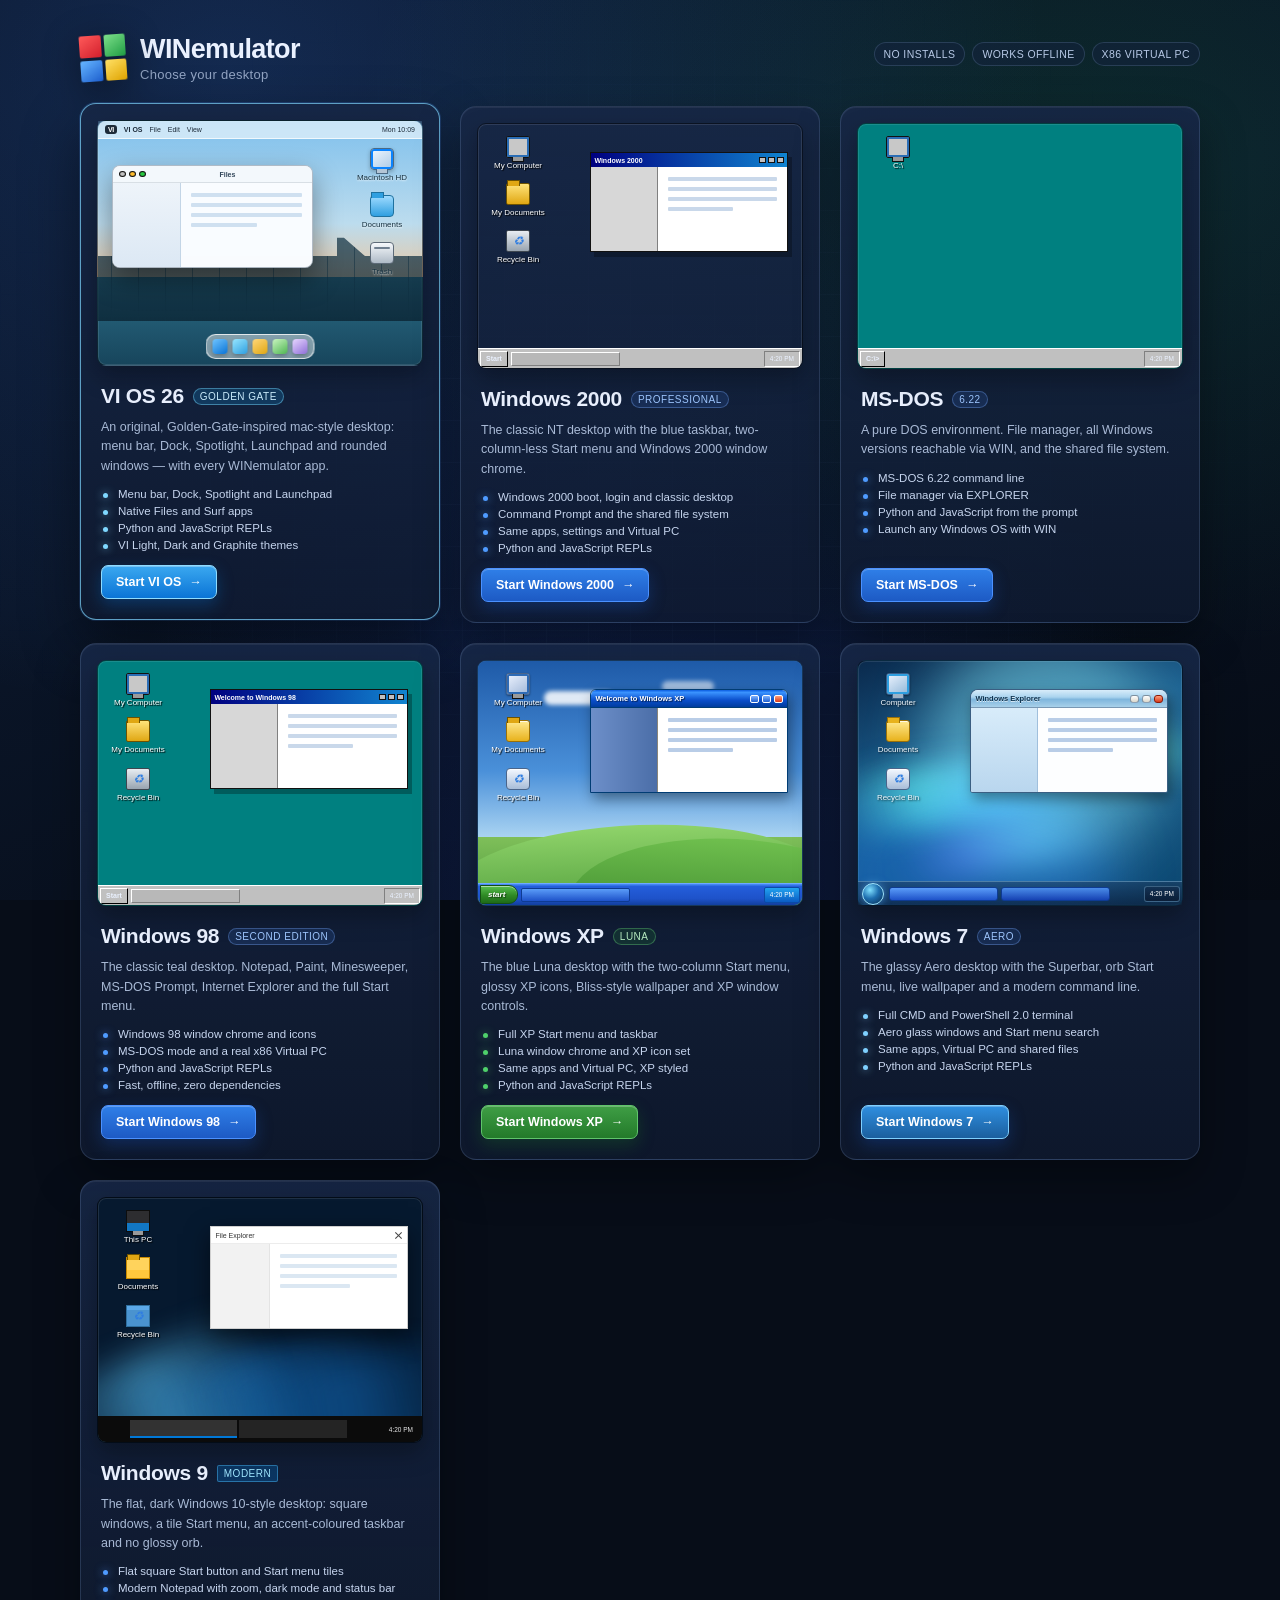
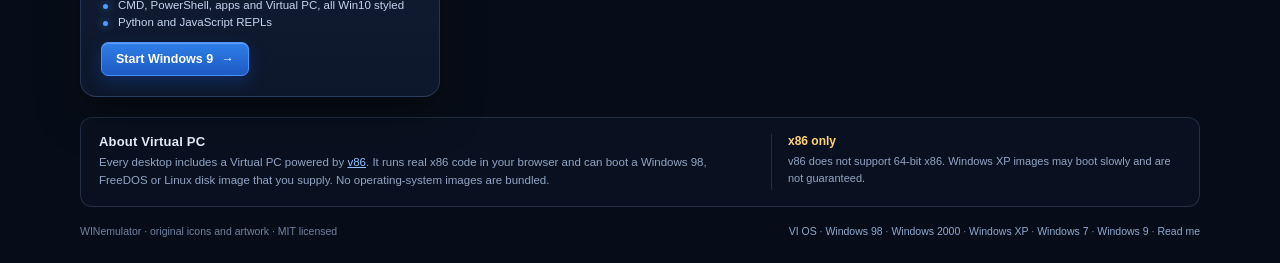
==== commit a7ba8afd: "Add simulated Python and JavaScript environments to all OS shells" ====
--- a/index.html
+++ b/index.html
@@ -71,6 +71,7 @@
           <ul class="os-list">
             <li>Menu bar, Dock, Spotlight and Launchpad</li>
             <li>Native Files and Surf apps</li>
+            <li>Python and JavaScript REPLs</li>
             <li>VI Light, Dark and Graphite themes</li>
           </ul>
           <span class="os-cta">Start VI OS <i aria-hidden="true">→</i></span>
@@ -110,6 +111,7 @@
             <li>Windows 2000 boot, login and classic desktop</li>
             <li>Command Prompt and the shared file system</li>
             <li>Same apps, settings and Virtual PC</li>
+            <li>Python and JavaScript REPLs</li>
           </ul>
           <span class="os-cta">Start Windows 2000 <i aria-hidden="true">&#8594;</i></span>
         </div>
@@ -137,6 +139,7 @@
           <ul class="os-list">
             <li>MS-DOS 6.22 command line</li>
             <li>File manager via EXPLORER</li>
+            <li>Python and JavaScript from the prompt</li>
             <li>Launch any Windows OS with WIN</li>
           </ul>
           <span class="os-cta">Start MS-DOS <i aria-hidden="true">&#8594;</i></span>
@@ -175,6 +178,7 @@
           <ul class="os-list">
             <li>Windows 98 window chrome and icons</li>
             <li>MS-DOS mode and a real x86 Virtual PC</li>
+            <li>Python and JavaScript REPLs</li>
             <li>Fast, offline, zero dependencies</li>
           </ul>
           <span class="os-cta">Start Windows 98 <i aria-hidden="true">→</i></span>
@@ -218,6 +222,7 @@
             <li>Full XP Start menu and taskbar</li>
             <li>Luna window chrome and XP icon set</li>
             <li>Same apps and Virtual PC, XP styled</li>
+            <li>Python and JavaScript REPLs</li>
           </ul>
           <span class="os-cta">Start Windows XP <i aria-hidden="true">→</i></span>
         </div>
@@ -261,6 +266,7 @@
             <li>Full CMD and PowerShell 2.0 terminal</li>
             <li>Aero glass windows and Start menu search</li>
             <li>Same apps, Virtual PC and shared files</li>
+            <li>Python and JavaScript REPLs</li>
           </ul>
           <span class="os-cta">Start Windows 7 <i aria-hidden="true">→</i></span>
         </div>
@@ -303,6 +309,7 @@
             <li>Flat square Start button and Start menu tiles</li>
             <li>Modern Notepad with zoom, dark mode and status bar</li>
             <li>CMD, PowerShell, apps and Virtual PC, all Win10 styled</li>
+            <li>Python and JavaScript REPLs</li>
           </ul>
           <span class="os-cta">Start Windows 9 <i aria-hidden="true">→</i></span>
         </div>
